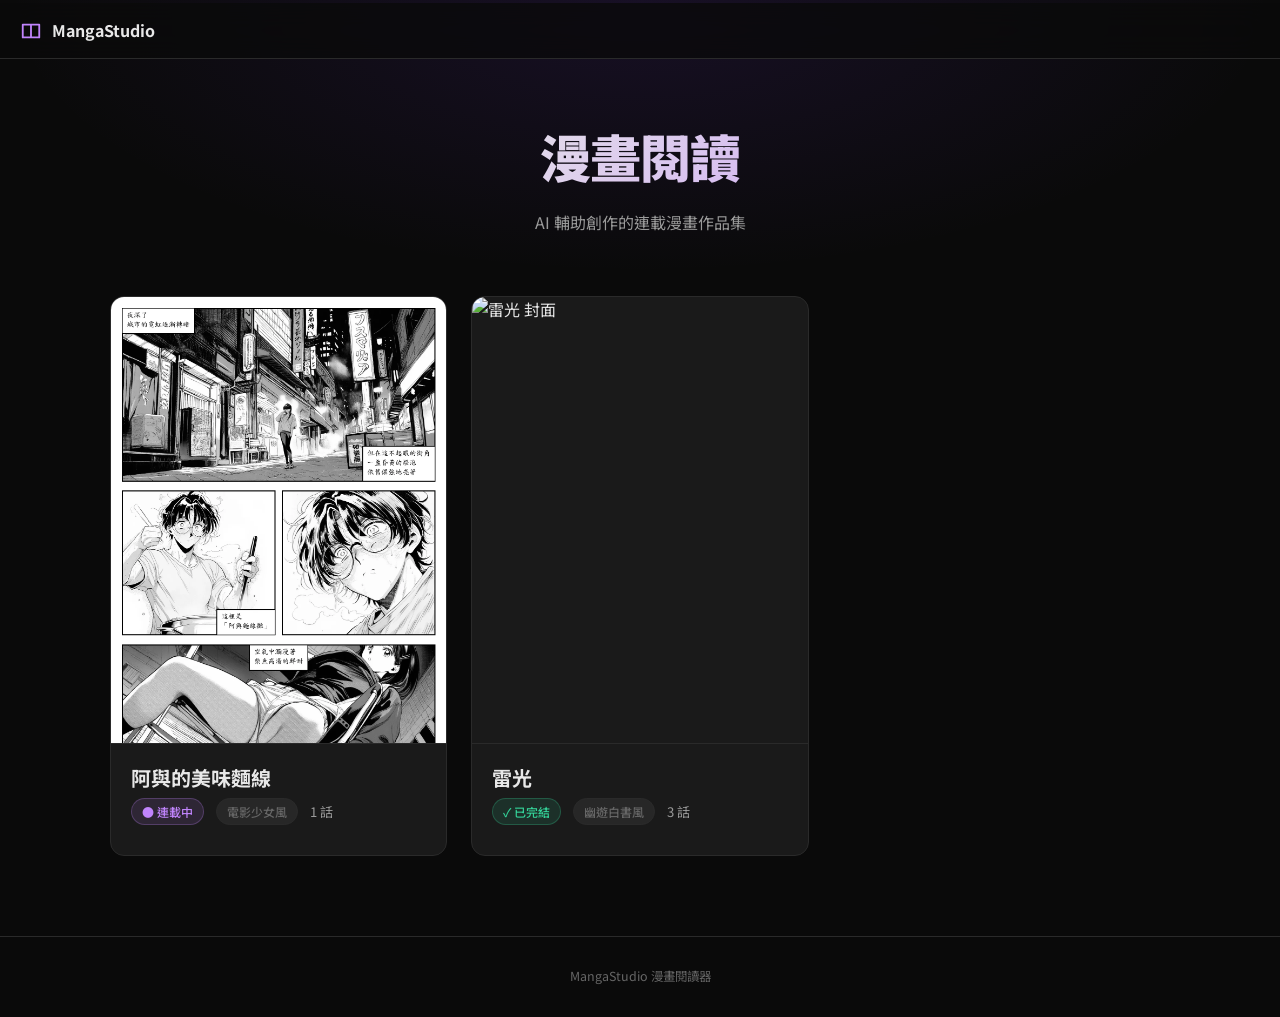
==== docs/index.html @ 0ba1bd53 "Add files via upload" ====
<!DOCTYPE html>
<html lang="zh-Hant">
<head>
<meta charset="UTF-8">
<meta name="viewport" content="width=device-width, initial-scale=1.0">
<title>MangaStudio 漫畫閱讀</title>
<meta name="description" content="MangaStudio 漫畫閱讀 — MangaStudio 漫畫閱讀">
<link rel="stylesheet" href="style.css">
</head>
<body>
<div class="progress-bar"></div>

<nav class="nav">
  <div class="nav__brand"><svg xmlns="http://www.w3.org/2000/svg" viewBox="0 0 24 24" fill="currentColor" width="22" height="22"><path d="M21 4H3a1 1 0 0 0-1 1v14a1 1 0 0 0 1 1h18a1 1 0 0 0 1-1V5a1 1 0 0 0-1-1zM4 18V6h7v12H4zm9 0V6h7v12h-7z"/></svg><span>MangaStudio</span></div>
  <div class="nav__links"></div>
</nav>

<section class="hero">
  <h1 class="hero__title">漫畫閱讀</h1>
  <p class="hero__sub">AI 輔助創作的連載漫畫作品集</p>
</section>

<section class="series-grid">

  <article class="card" data-expandable>
    <img class="card__cover" src="images/covers/AYU.webp" alt="阿與的美味麵線 封面" loading="lazy">
    <div class="card__body">
      <h2 class="card__title">阿與的美味麵線</h2>
      <div class="card__meta">
        <span class="badge badge--ongoing">● 連載中</span>
        <span class="badge badge--style">電影少女風</span>
        <span>1 話</span>
      </div>
    </div>
    <div class="episodes">
      <div class="ep-list">
      <a href="read/AYU_ep01.html" class="ep-item">
        <span class="ep-item__num">第 1 話</span>
        <span class="ep-item__synopsis">夜深人靜，街角的「阿與麵線攤」依舊燈火通明。粗獷的老闆阿與在熱氣蒸騰的攤位前，用他獨特的風格招呼著客人，而一位面生的大學生，正怯生生地觀察著他。</span>
      </a>
      </div>
    </div>
  </article>

  <article class="card" data-expandable>
    <img class="card__cover" src="images/covers/raiden.webp" alt="雷光 封面" loading="lazy">
    <div class="card__body">
      <h2 class="card__title">雷光</h2>
      <div class="card__meta">
        <span class="badge badge--completed">✓ 已完結</span>
        <span class="badge badge--style">幽遊白書風</span>
        <span>3 話</span>
      </div>
    </div>
    <div class="episodes">
      <div class="ep-list">
      <div class="ep-item disabled" style="opacity:0.4">
        <span class="ep-item__num">第 1 話</span>
        <span class="ep-item__synopsis">（尚未生成）</span>
      </div>
      <div class="ep-item disabled" style="opacity:0.4">
        <span class="ep-item__num">第 2 話</span>
        <span class="ep-item__synopsis">（尚未生成）</span>
      </div>
      <div class="ep-item disabled" style="opacity:0.4">
        <span class="ep-item__num">第 3 話</span>
        <span class="ep-item__synopsis">（尚未生成）</span>
      </div>
      </div>
    </div>
  </article>
</section>

<footer class="footer">MangaStudio 漫畫閱讀器</footer>
<button class="fab-top" title="回到頂部" aria-label="回到頂部"><svg xmlns="http://www.w3.org/2000/svg" viewBox="0 0 24 24" fill="none" stroke="currentColor" stroke-width="2.5" stroke-linecap="round" stroke-linejoin="round" width="20" height="20"><polyline points="18 15 12 9 6 15"></polyline></svg></button>
<script src="reader.js"></script>
</body>
</html>
---- docs/style.css ----
/* ══════════════════════════════════════════════
   MangaStudio Reader — Style Sheet
   暗色主題・垂直捲動・手機友善
   ══════════════════════════════════════════════ */

@import url('https://fonts.googleapis.com/css2?family=Noto+Sans+TC:wght@400;500;700;900&display=swap');

/* ── Reset & Base ── */
*, *::before, *::after {
  margin: 0;
  padding: 0;
  box-sizing: border-box;
}

:root {
  --bg-primary:    #0a0a0a;
  --bg-secondary:  #141414;
  --bg-card:       #1a1a1a;
  --bg-card-hover: #222222;
  --bg-glass:      rgba(10, 10, 10, 0.82);
  --text-primary:  #e8e8e8;
  --text-secondary:#9a9a9a;
  --text-muted:    #666666;
  --accent:        #c084fc;        /* 柔紫 */
  --accent-dim:    #7c3aed;
  --accent-glow:   rgba(192, 132, 252, 0.25);
  --border:        #2a2a2a;
  --border-light:  #333333;
  --success:       #34d399;
  --radius-sm:     8px;
  --radius-md:     14px;
  --radius-lg:     20px;
  --shadow-card:   0 4px 24px rgba(0,0,0,0.5);
  --shadow-float:  0 8px 40px rgba(0,0,0,0.7);
  --transition:    0.3s cubic-bezier(0.4, 0, 0.2, 1);
  --nav-height:    56px;
  --page-max:      820px;
}

html {
  scroll-behavior: smooth;
  -webkit-tap-highlight-color: transparent;
}

body {
  font-family: 'Noto Sans TC', -apple-system, BlinkMacSystemFont, sans-serif;
  background: var(--bg-primary);
  color: var(--text-primary);
  line-height: 1.6;
  min-height: 100vh;
  overflow-x: hidden;
}

a {
  color: var(--accent);
  text-decoration: none;
  transition: color var(--transition);
}
a:hover { color: #d8b4fe; }

img { display: block; max-width: 100%; height: auto; }

/* ── Progress Bar (top of viewport) ── */
.progress-bar {
  position: fixed;
  top: 0;
  left: 0;
  height: 3px;
  width: 0%;
  background: linear-gradient(90deg, var(--accent-dim), var(--accent), #e879f9);
  z-index: 1000;
  transition: width 0.1s linear;
  box-shadow: 0 0 12px var(--accent-glow);
}

/* ── Top Navigation ── */
.nav {
  position: fixed;
  top: 3px;
  left: 0;
  right: 0;
  height: var(--nav-height);
  display: flex;
  align-items: center;
  justify-content: space-between;
  padding: 0 20px;
  background: var(--bg-glass);
  backdrop-filter: blur(16px) saturate(1.4);
  -webkit-backdrop-filter: blur(16px) saturate(1.4);
  border-bottom: 1px solid var(--border);
  z-index: 900;
  transition: transform 0.35s ease, opacity 0.35s ease;
}
.nav.hidden {
  transform: translateY(-100%);
  opacity: 0;
}
.nav__brand {
  display: flex;
  align-items: center;
  gap: 10px;
  font-weight: 700;
  font-size: 1rem;
  color: var(--text-primary);
}
.nav__brand svg {
  width: 22px;
  height: 22px;
  fill: var(--accent);
}
.nav__links {
  display: flex;
  align-items: center;
  gap: 16px;
}
.nav__link {
  font-size: 0.85rem;
  color: var(--text-secondary);
  padding: 6px 12px;
  border-radius: var(--radius-sm);
  transition: all var(--transition);
}
.nav__link:hover {
  color: var(--text-primary);
  background: rgba(255,255,255,0.06);
}

/* ── Index Page: Hero ── */
.hero {
  padding: calc(var(--nav-height) + 60px) 20px 40px;
  text-align: center;
  background: radial-gradient(ellipse at 50% 0%, rgba(124, 58, 237, 0.12) 0%, transparent 70%);
}
.hero__title {
  font-size: clamp(2rem, 6vw, 3.2rem);
  font-weight: 900;
  letter-spacing: -0.02em;
  background: linear-gradient(135deg, var(--text-primary) 30%, var(--accent));
  -webkit-background-clip: text;
  -webkit-text-fill-color: transparent;
  background-clip: text;
  margin-bottom: 12px;
}
.hero__sub {
  font-size: 1rem;
  color: var(--text-secondary);
  max-width: 480px;
  margin: 0 auto;
}

/* ── Series Grid ── */
.series-grid {
  display: grid;
  grid-template-columns: repeat(auto-fill, minmax(320px, 1fr));
  gap: 24px;
  max-width: 1100px;
  margin: 0 auto;
  padding: 20px 20px 80px;
}

/* ── Series Card ── */
.card {
  background: var(--bg-card);
  border: 1px solid var(--border);
  border-radius: var(--radius-md);
  overflow: hidden;
  transition: all var(--transition);
  cursor: pointer;
  position: relative;
}
.card:hover {
  background: var(--bg-card-hover);
  border-color: var(--border-light);
  transform: translateY(-4px);
  box-shadow: var(--shadow-card);
}
.card__cover {
  width: 100%;
  aspect-ratio: 3 / 4;
  object-fit: cover;
  object-position: top center;
  border-bottom: 1px solid var(--border);
}
.card__body {
  padding: 18px 20px;
}
.card__title {
  font-size: 1.25rem;
  font-weight: 700;
  margin-bottom: 4px;
}
.card__meta {
  display: flex;
  align-items: center;
  gap: 12px;
  font-size: 0.82rem;
  color: var(--text-secondary);
  margin-bottom: 12px;
}
.badge {
  display: inline-flex;
  align-items: center;
  gap: 4px;
  padding: 3px 10px;
  border-radius: 100px;
  font-size: 0.75rem;
  font-weight: 500;
}
.badge--completed {
  background: rgba(52, 211, 153, 0.12);
  color: var(--success);
  border: 1px solid rgba(52, 211, 153, 0.25);
}
.badge--ongoing {
  background: rgba(192, 132, 252, 0.12);
  color: var(--accent);
  border: 1px solid rgba(192, 132, 252, 0.25);
}
.badge--style {
  background: rgba(255,255,255,0.06);
  color: var(--text-muted);
  border: 1px solid var(--border);
}

/* ── Episode List (inside card) ── */
.episodes {
  max-height: 0;
  overflow: hidden;
  transition: max-height 0.45s ease;
}
.card.expanded .episodes {
  max-height: 800px;
}
.ep-list {
  list-style: none;
  padding: 0 20px 18px;
}
.ep-item {
  display: flex;
  align-items: center;
  gap: 12px;
  padding: 12px 14px;
  margin-bottom: 6px;
  border-radius: var(--radius-sm);
  background: rgba(255,255,255,0.03);
  border: 1px solid transparent;
  transition: all var(--transition);
  text-decoration: none;
  color: var(--text-primary);
}
.ep-item:hover {
  background: rgba(255,255,255,0.07);
  border-color: var(--border-light);
}
.ep-item__num {
  font-weight: 700;
  font-size: 0.85rem;
  color: var(--accent);
  min-width: 48px;
}
.ep-item__synopsis {
  font-size: 0.82rem;
  color: var(--text-secondary);
  line-height: 1.4;
  display: -webkit-box;
  -webkit-line-clamp: 2;
  -webkit-box-orient: vertical;
  overflow: hidden;
}

/* ── Reader Page ── */
.reader {
  padding-top: calc(var(--nav-height) + 3px);
  max-width: var(--page-max);
  margin: 0 auto;
}
.reader__pages {
  display: flex;
  flex-direction: column;
  align-items: center;
  gap: 0;
}
.reader__page {
  width: 100%;
  opacity: 0;
  transform: translateY(12px);
  transition: opacity 0.5s ease, transform 0.5s ease;
}
.reader__page.loaded {
  opacity: 1;
  transform: translateY(0);
}
.reader__page img {
  width: 100%;
  height: auto;
  display: block;
}

/* Skeleton placeholder while loading */
.reader__page .skeleton {
  width: 100%;
  aspect-ratio: 1240 / 1754;
  background: linear-gradient(110deg, var(--bg-secondary) 30%, #1f1f1f 50%, var(--bg-secondary) 70%);
  background-size: 200% 100%;
  animation: shimmer 1.5s infinite;
  border-radius: 2px;
}
@keyframes shimmer {
  0%   { background-position: 200% 0; }
  100% { background-position: -200% 0; }
}

/* ── Reader Bottom Nav ── */
.reader-nav {
  display: flex;
  justify-content: center;
  align-items: center;
  gap: 16px;
  padding: 40px 20px 80px;
  max-width: var(--page-max);
  margin: 0 auto;
}
.reader-nav__btn {
  display: inline-flex;
  align-items: center;
  gap: 8px;
  padding: 12px 28px;
  border-radius: var(--radius-sm);
  font-size: 0.9rem;
  font-weight: 600;
  color: var(--text-primary);
  background: var(--bg-card);
  border: 1px solid var(--border);
  cursor: pointer;
  transition: all var(--transition);
  text-decoration: none;
}
.reader-nav__btn:hover {
  background: var(--bg-card-hover);
  border-color: var(--accent-dim);
  box-shadow: 0 0 20px var(--accent-glow);
  transform: translateY(-2px);
}
.reader-nav__btn--primary {
  background: var(--accent-dim);
  border-color: var(--accent-dim);
  color: #fff;
}
.reader-nav__btn--primary:hover {
  background: var(--accent);
}
.reader-nav__btn:disabled,
.reader-nav__btn.disabled {
  opacity: 0.3;
  pointer-events: none;
}

/* ── FAB: Back to Top ── */
.fab-top {
  position: fixed;
  bottom: 28px;
  right: 28px;
  width: 48px;
  height: 48px;
  border-radius: 50%;
  background: var(--bg-glass);
  backdrop-filter: blur(12px);
  border: 1px solid var(--border);
  display: flex;
  align-items: center;
  justify-content: center;
  cursor: pointer;
  opacity: 0;
  transform: scale(0.8);
  pointer-events: none;
  transition: all var(--transition);
  z-index: 800;
  color: var(--text-secondary);
  font-size: 1.2rem;
}
.fab-top.visible {
  opacity: 1;
  transform: scale(1);
  pointer-events: auto;
}
.fab-top:hover {
  background: var(--accent-dim);
  border-color: var(--accent);
  color: #fff;
  box-shadow: 0 0 24px var(--accent-glow);
}

/* ── Footer ── */
.footer {
  text-align: center;
  padding: 30px 20px;
  color: var(--text-muted);
  font-size: 0.78rem;
  border-top: 1px solid var(--border);
}

/* ── Responsive ── */
@media (max-width: 600px) {
  .series-grid {
    grid-template-columns: 1fr;
    padding: 12px 12px 60px;
    gap: 16px;
  }
  .hero {
    padding: calc(var(--nav-height) + 32px) 16px 24px;
  }
  .hero__title { font-size: 1.8rem; }
  .nav { padding: 0 14px; }
  .reader-nav { flex-direction: column; gap: 10px; }
  .reader-nav__btn { width: 100%; justify-content: center; }
  .fab-top { bottom: 18px; right: 18px; width: 42px; height: 42px; }
}

/* ── Animations ── */
@keyframes fadeInUp {
  from { opacity: 0; transform: translateY(20px); }
  to   { opacity: 1; transform: translateY(0); }
}
.animate-in {
  animation: fadeInUp 0.5s ease forwards;
}
.card { animation: fadeInUp 0.5s ease forwards; }
.card:nth-child(2) { animation-delay: 0.08s; }
.card:nth-child(3) { animation-delay: 0.16s; }
.card:nth-child(4) { animation-delay: 0.24s; }
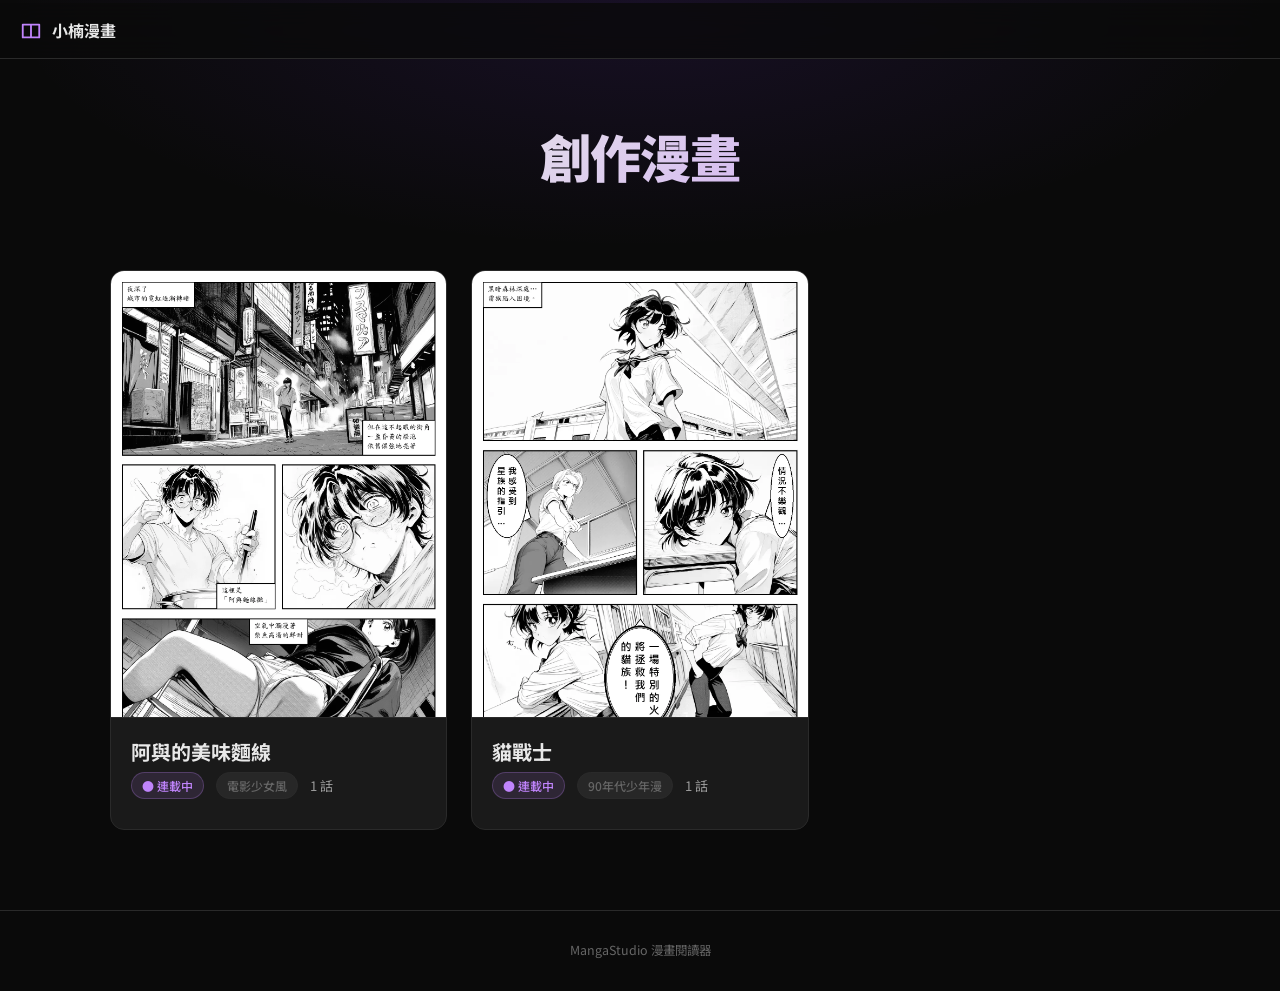
==== commit 7b04980d: "Add files via upload" ====
--- a/docs/index.html
+++ b/docs/index.html
@@ -11,13 +11,12 @@
 <div class="progress-bar"></div>
 
 <nav class="nav">
-  <div class="nav__brand"><svg xmlns="http://www.w3.org/2000/svg" viewBox="0 0 24 24" fill="currentColor" width="22" height="22"><path d="M21 4H3a1 1 0 0 0-1 1v14a1 1 0 0 0 1 1h18a1 1 0 0 0 1-1V5a1 1 0 0 0-1-1zM4 18V6h7v12H4zm9 0V6h7v12h-7z"/></svg><span>MangaStudio</span></div>
+  <div class="nav__brand"><svg xmlns="http://www.w3.org/2000/svg" viewBox="0 0 24 24" fill="currentColor" width="22" height="22"><path d="M21 4H3a1 1 0 0 0-1 1v14a1 1 0 0 0 1 1h18a1 1 0 0 0 1-1V5a1 1 0 0 0-1-1zM4 18V6h7v12H4zm9 0V6h7v12h-7z"/></svg><span>小楠漫畫</span></div>
   <div class="nav__links"></div>
 </nav>
 
 <section class="hero">
-  <h1 class="hero__title">漫畫閱讀</h1>
-  <p class="hero__sub">AI 輔助創作的連載漫畫作品集</p>
+  <h1 class="hero__title">創作漫畫</h1>
 </section>
 
 <section class="series-grid">
@@ -43,29 +42,21 @@
   </article>
 
   <article class="card" data-expandable>
-    <img class="card__cover" src="images/covers/raiden.webp" alt="雷光 封面" loading="lazy">
+    <img class="card__cover" src="images/covers/catwarrior.webp" alt="貓戰士 封面" loading="lazy">
     <div class="card__body">
-      <h2 class="card__title">雷光</h2>
+      <h2 class="card__title">貓戰士</h2>
       <div class="card__meta">
-        <span class="badge badge--completed">✓ 已完結</span>
-        <span class="badge badge--style">幽遊白書風</span>
-        <span>3 話</span>
+        <span class="badge badge--ongoing">● 連載中</span>
+        <span class="badge badge--style">90年代少年漫</span>
+        <span>1 話</span>
       </div>
     </div>
     <div class="episodes">
       <div class="ep-list">
-      <div class="ep-item disabled" style="opacity:0.4">
+      <a href="read/catwarrior_ep01.html" class="ep-item">
         <span class="ep-item__num">第 1 話</span>
-        <span class="ep-item__synopsis">（尚未生成）</span>
-      </div>
-      <div class="ep-item disabled" style="opacity:0.4">
-        <span class="ep-item__num">第 2 話</span>
-        <span class="ep-item__synopsis">（尚未生成）</span>
-      </div>
-      <div class="ep-item disabled" style="opacity:0.4">
-        <span class="ep-item__num">第 3 話</span>
-        <span class="ep-item__synopsis">（尚未生成）</span>
-      </div>
+        <span class="ep-item__synopsis">雷族面臨困境，醫藥貓斑葉從星族獲得預言，一場「火」將拯救貓族。與此同時，家貓火星渴望野外生活，不顧朋友煙灰的警告，隻身闖入森林，卻遭遇一場突如其來的戰鬥。</span>
+      </a>
       </div>
     </div>
   </article>
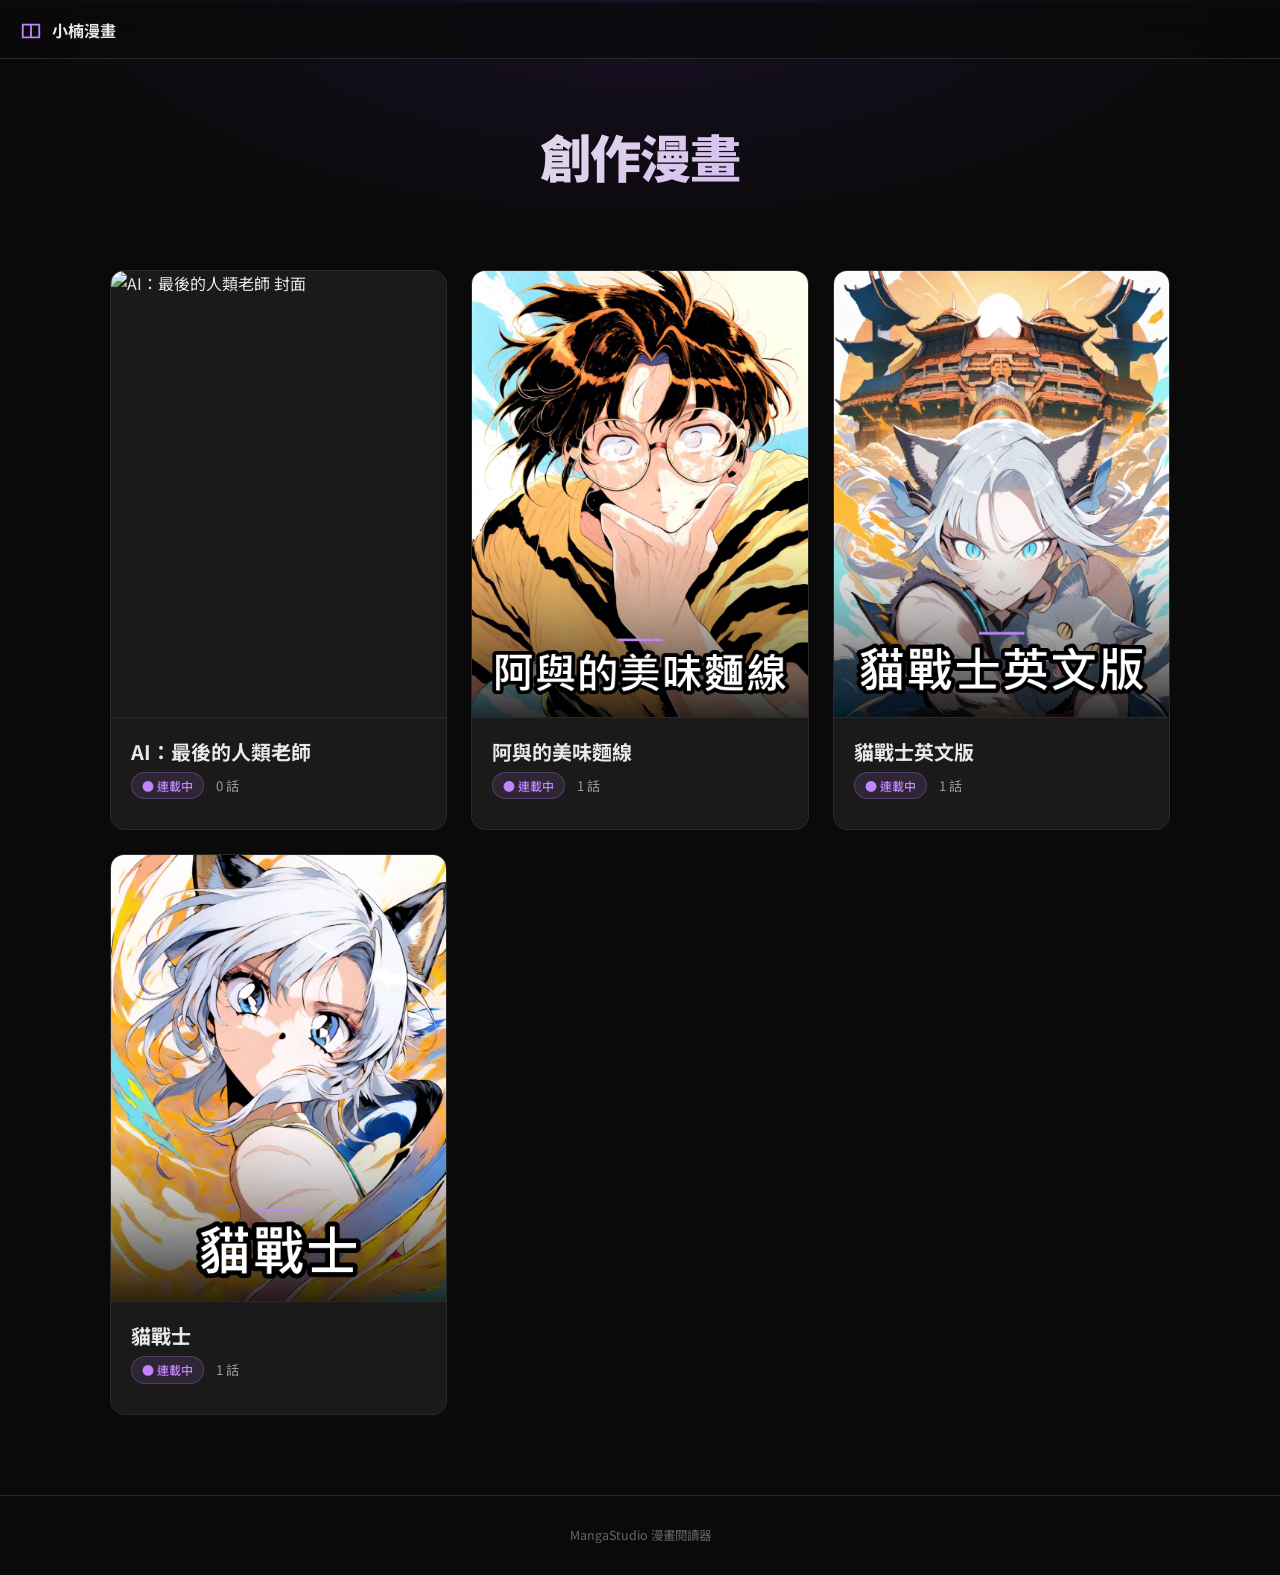
==== commit 7a2b367d: "Add files via upload" ====
--- a/docs/index.html
+++ b/docs/index.html
@@ -22,12 +22,26 @@
 <section class="series-grid">
 
   <article class="card" data-expandable>
+    <img class="card__cover" src="images/covers/Aiteacher.webp" alt="AI：最後的人類老師 封面" loading="lazy">
+    <div class="card__body">
+      <h2 class="card__title">AI：最後的人類老師</h2>
+      <div class="card__meta">
+        <span class="badge badge--ongoing">● 連載中</span>
+        <span>0 話</span>
+      </div>
+    </div>
+    <div class="episodes">
+      <div class="ep-list">
+      </div>
+    </div>
+  </article>
+
+  <article class="card" data-expandable>
     <img class="card__cover" src="images/covers/AYU.webp" alt="阿與的美味麵線 封面" loading="lazy">
     <div class="card__body">
       <h2 class="card__title">阿與的美味麵線</h2>
       <div class="card__meta">
         <span class="badge badge--ongoing">● 連載中</span>
-        <span class="badge badge--style">電影少女風</span>
         <span>1 話</span>
       </div>
     </div>
@@ -42,12 +56,30 @@
   </article>
 
   <article class="card" data-expandable>
+    <img class="card__cover" src="images/covers/catwarrionen.webp" alt="貓戰士英文版 封面" loading="lazy">
+    <div class="card__body">
+      <h2 class="card__title">貓戰士英文版</h2>
+      <div class="card__meta">
+        <span class="badge badge--ongoing">● 連載中</span>
+        <span>1 話</span>
+      </div>
+    </div>
+    <div class="episodes">
+      <div class="ep-list">
+      <a href="read/catwarrionen_ep01.html" class="ep-item">
+        <span class="ep-item__num">第 1 話</span>
+        <span class="ep-item__synopsis">The ThunderClan, a group of wild cats, faces trouble, and their medicine cat, Spottedleaf, receives a prophecy of a special fire that will save them. Meanwhile, a curious pet cat named Rusty longs for the wild and defies his friend Smudge&#x27;s warnings to venture into the forest, where he encounters a wild cat named Graypaw.</span>
+      </a>
+      </div>
+    </div>
+  </article>
+
+  <article class="card" data-expandable>
     <img class="card__cover" src="images/covers/catwarrior.webp" alt="貓戰士 封面" loading="lazy">
     <div class="card__body">
       <h2 class="card__title">貓戰士</h2>
       <div class="card__meta">
         <span class="badge badge--ongoing">● 連載中</span>
-        <span class="badge badge--style">90年代少年漫</span>
         <span>1 話</span>
       </div>
     </div>
--- a/docs/style.css
+++ b/docs/style.css
@@ -355,6 +355,110 @@
   pointer-events: none;
 }
 
+/* ══ 翻頁模式（按一下跳一頁） ══ */
+body.paged { overflow: hidden; }
+/* 翻頁模式用箭頭/點擊跳章，底部章節列與頁尾不需要 */
+body.paged .reader-nav,
+body.paged .footer { display: none; }
+.reader.paged {
+  position: fixed;
+  inset: calc(var(--nav-height) + 3px) 0 0 0;
+  max-width: none;
+  margin: 0;
+  padding: 0;
+  overflow: hidden;
+  cursor: pointer;
+}
+.reader.paged .reader__pages {
+  height: 100%;
+  display: block;
+  gap: 0;
+}
+.reader.paged .reader__page {
+  position: absolute;
+  inset: 0;
+  display: none;
+  align-items: center;
+  justify-content: center;
+  width: 100%;
+  height: 100%;
+  padding: 6px;
+  opacity: 1;
+  transform: none;
+}
+.reader.paged .reader__page.active { display: flex; }
+.reader.paged .reader__page img {
+  width: auto;
+  height: auto;
+  max-width: 100%;
+  max-height: 100%;
+  object-fit: contain;
+}
+.reader.paged .reader__page .skeleton {
+  width: auto;
+  height: 100%;
+  max-width: 100%;
+  aspect-ratio: 1240 / 1754;
+}
+
+.page-counter {
+  position: fixed;
+  bottom: 14px;
+  left: 50%;
+  transform: translateX(-50%);
+  padding: 5px 16px;
+  border-radius: 100px;
+  font-size: 0.8rem;
+  font-variant-numeric: tabular-nums;
+  color: var(--text-secondary);
+  background: var(--bg-glass);
+  backdrop-filter: blur(10px);
+  -webkit-backdrop-filter: blur(10px);
+  border: 1px solid var(--border);
+  z-index: 850;
+  pointer-events: none;
+}
+
+.pager-arrow {
+  position: fixed;
+  top: 50%;
+  transform: translateY(-50%);
+  width: 46px;
+  height: 68px;
+  display: flex;
+  align-items: center;
+  justify-content: center;
+  font-size: 2rem;
+  line-height: 1;
+  color: var(--text-secondary);
+  background: var(--bg-glass);
+  backdrop-filter: blur(10px);
+  -webkit-backdrop-filter: blur(10px);
+  border: 1px solid var(--border);
+  border-radius: 12px;
+  cursor: pointer;
+  opacity: 0.35;
+  transition: opacity var(--transition), color var(--transition);
+  z-index: 840;
+}
+.pager-arrow:hover { opacity: 1; color: var(--text-primary); }
+.pager-arrow--left  { left: 12px; }
+.pager-arrow--right { right: 12px; }
+
+.mode-toggle {
+  cursor: pointer;
+  background: transparent;
+  border: 1px solid var(--border);
+  font-family: inherit;
+}
+.mode-toggle:hover { color: var(--text-primary); background: rgba(255,255,255,0.06); }
+
+@media (max-width: 600px) {
+  .pager-arrow { width: 38px; height: 56px; font-size: 1.6rem; opacity: 0.28; }
+  .pager-arrow--left { left: 6px; }
+  .pager-arrow--right { right: 6px; }
+}
+
 /* ── FAB: Back to Top ── */
 .fab-top {
   position: fixed;
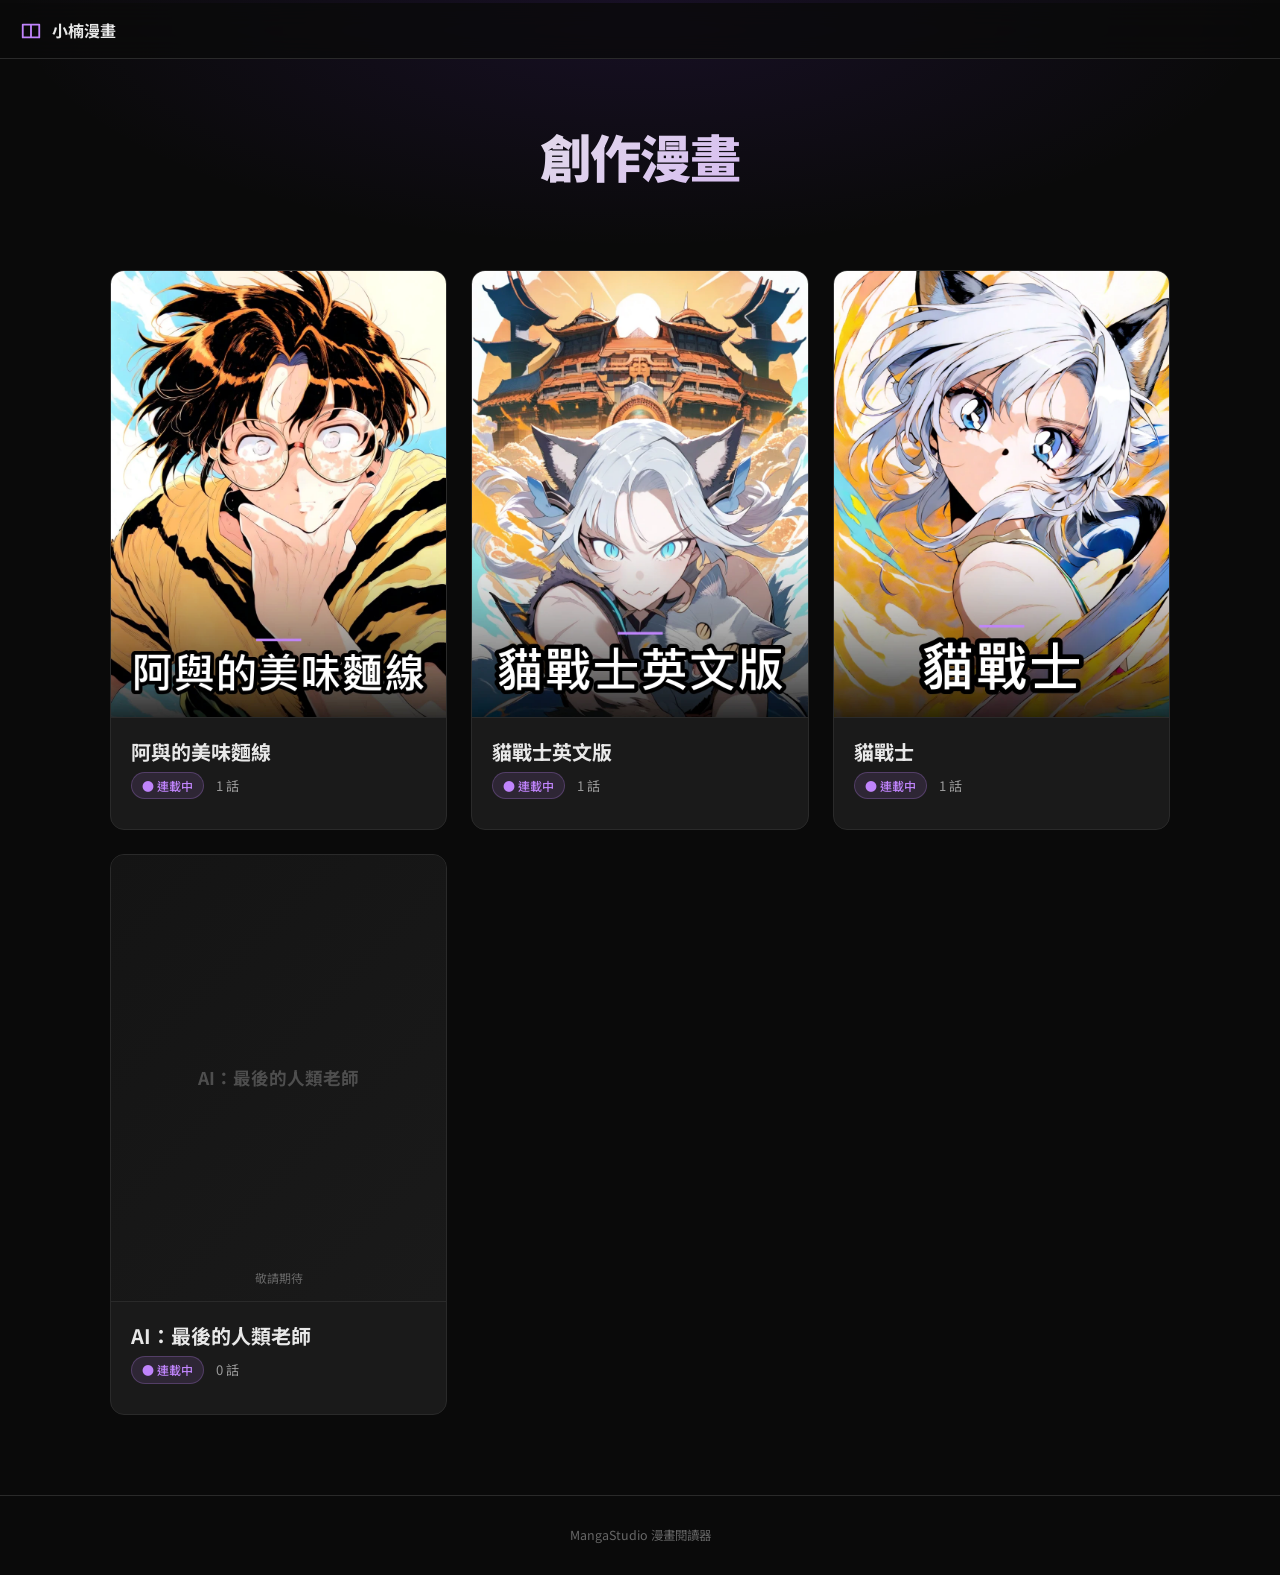
==== commit 90c74919: "MangaStudio: initial site + pipeline" ====
--- a/docs/index.html
+++ b/docs/index.html
@@ -1,101 +1,73 @@
-<!DOCTYPE html>
-<html lang="zh-Hant">
-<head>
-<meta charset="UTF-8">
-<meta name="viewport" content="width=device-width, initial-scale=1.0">
-<title>MangaStudio 漫畫閱讀</title>
-<meta name="description" content="MangaStudio 漫畫閱讀 — MangaStudio 漫畫閱讀">
-<link rel="stylesheet" href="style.css">
-</head>
-<body>
-<div class="progress-bar"></div>
-
-<nav class="nav">
-  <div class="nav__brand"><svg xmlns="http://www.w3.org/2000/svg" viewBox="0 0 24 24" fill="currentColor" width="22" height="22"><path d="M21 4H3a1 1 0 0 0-1 1v14a1 1 0 0 0 1 1h18a1 1 0 0 0 1-1V5a1 1 0 0 0-1-1zM4 18V6h7v12H4zm9 0V6h7v12h-7z"/></svg><span>小楠漫畫</span></div>
-  <div class="nav__links"></div>
-</nav>
-
-<section class="hero">
-  <h1 class="hero__title">創作漫畫</h1>
-</section>
-
-<section class="series-grid">
-
-  <article class="card" data-expandable>
-    <img class="card__cover" src="images/covers/Aiteacher.webp" alt="AI：最後的人類老師 封面" loading="lazy">
-    <div class="card__body">
-      <h2 class="card__title">AI：最後的人類老師</h2>
-      <div class="card__meta">
-        <span class="badge badge--ongoing">● 連載中</span>
-        <span>0 話</span>
-      </div>
-    </div>
-    <div class="episodes">
-      <div class="ep-list">
-      </div>
-    </div>
-  </article>
-
-  <article class="card" data-expandable>
-    <img class="card__cover" src="images/covers/AYU.webp" alt="阿與的美味麵線 封面" loading="lazy">
-    <div class="card__body">
-      <h2 class="card__title">阿與的美味麵線</h2>
-      <div class="card__meta">
-        <span class="badge badge--ongoing">● 連載中</span>
-        <span>1 話</span>
-      </div>
-    </div>
-    <div class="episodes">
-      <div class="ep-list">
-      <a href="read/AYU_ep01.html" class="ep-item">
-        <span class="ep-item__num">第 1 話</span>
-        <span class="ep-item__synopsis">夜深人靜，街角的「阿與麵線攤」依舊燈火通明。粗獷的老闆阿與在熱氣蒸騰的攤位前，用他獨特的風格招呼著客人，而一位面生的大學生，正怯生生地觀察著他。</span>
-      </a>
-      </div>
-    </div>
-  </article>
-
-  <article class="card" data-expandable>
-    <img class="card__cover" src="images/covers/catwarrionen.webp" alt="貓戰士英文版 封面" loading="lazy">
-    <div class="card__body">
-      <h2 class="card__title">貓戰士英文版</h2>
-      <div class="card__meta">
-        <span class="badge badge--ongoing">● 連載中</span>
-        <span>1 話</span>
-      </div>
-    </div>
-    <div class="episodes">
-      <div class="ep-list">
-      <a href="read/catwarrionen_ep01.html" class="ep-item">
-        <span class="ep-item__num">第 1 話</span>
-        <span class="ep-item__synopsis">The ThunderClan, a group of wild cats, faces trouble, and their medicine cat, Spottedleaf, receives a prophecy of a special fire that will save them. Meanwhile, a curious pet cat named Rusty longs for the wild and defies his friend Smudge&#x27;s warnings to venture into the forest, where he encounters a wild cat named Graypaw.</span>
-      </a>
-      </div>
-    </div>
-  </article>
-
-  <article class="card" data-expandable>
-    <img class="card__cover" src="images/covers/catwarrior.webp" alt="貓戰士 封面" loading="lazy">
-    <div class="card__body">
-      <h2 class="card__title">貓戰士</h2>
-      <div class="card__meta">
-        <span class="badge badge--ongoing">● 連載中</span>
-        <span>1 話</span>
-      </div>
-    </div>
-    <div class="episodes">
-      <div class="ep-list">
-      <a href="read/catwarrior_ep01.html" class="ep-item">
-        <span class="ep-item__num">第 1 話</span>
-        <span class="ep-item__synopsis">雷族面臨困境，醫藥貓斑葉從星族獲得預言，一場「火」將拯救貓族。與此同時，家貓火星渴望野外生活，不顧朋友煙灰的警告，隻身闖入森林，卻遭遇一場突如其來的戰鬥。</span>
-      </a>
-      </div>
-    </div>
-  </article>
-</section>
-
-<footer class="footer">MangaStudio 漫畫閱讀器</footer>
-<button class="fab-top" title="回到頂部" aria-label="回到頂部"><svg xmlns="http://www.w3.org/2000/svg" viewBox="0 0 24 24" fill="none" stroke="currentColor" stroke-width="2.5" stroke-linecap="round" stroke-linejoin="round" width="20" height="20"><polyline points="18 15 12 9 6 15"></polyline></svg></button>
-<script src="reader.js"></script>
-</body>
+<!DOCTYPE html>
+<html lang="zh-Hant">
+<head>
+<meta charset="UTF-8">
+<meta name="viewport" content="width=device-width, initial-scale=1.0">
+<title>MangaStudio 漫畫閱讀</title>
+<meta name="description" content="MangaStudio 漫畫閱讀 — MangaStudio 漫畫閱讀">
+<link rel="stylesheet" href="style.css">
+</head>
+<body>
+<div class="progress-bar"></div>
+
+<nav class="nav">
+  <div class="nav__brand"><svg xmlns="http://www.w3.org/2000/svg" viewBox="0 0 24 24" fill="currentColor" width="22" height="22"><path d="M21 4H3a1 1 0 0 0-1 1v14a1 1 0 0 0 1 1h18a1 1 0 0 0 1-1V5a1 1 0 0 0-1-1zM4 18V6h7v12H4zm9 0V6h7v12h-7z"/></svg><span>小楠漫畫</span></div>
+  <div class="nav__links"></div>
+</nav>
+
+<section class="hero">
+  <h1 class="hero__title">創作漫畫</h1>
+</section>
+
+<section class="series-grid">
+
+  <a href="read/AYU_ep01.html" class="card card--link">
+    <img class="card__cover" src="images/covers/AYU.webp" alt="阿與的美味麵線 封面" loading="lazy">
+    <div class="card__body">
+      <h2 class="card__title">阿與的美味麵線</h2>
+      <div class="card__meta">
+        <span class="badge badge--ongoing">● 連載中</span>
+        <span>1 話</span>
+      </div>
+    </div>
+  </a>
+
+  <a href="read/catwarrionen_ep01.html" class="card card--link">
+    <img class="card__cover" src="images/covers/catwarrionen.webp" alt="貓戰士英文版 封面" loading="lazy">
+    <div class="card__body">
+      <h2 class="card__title">貓戰士英文版</h2>
+      <div class="card__meta">
+        <span class="badge badge--ongoing">● 連載中</span>
+        <span>1 話</span>
+      </div>
+    </div>
+  </a>
+
+  <a href="read/catwarrior_ep01.html" class="card card--link">
+    <img class="card__cover" src="images/covers/catwarrior.webp" alt="貓戰士 封面" loading="lazy">
+    <div class="card__body">
+      <h2 class="card__title">貓戰士</h2>
+      <div class="card__meta">
+        <span class="badge badge--ongoing">● 連載中</span>
+        <span>1 話</span>
+      </div>
+    </div>
+  </a>
+
+  <article class="card card--disabled">
+    <div class="card__cover card__cover--placeholder"><span>AI：最後的人類老師</span></div>
+    <div class="card__body">
+      <h2 class="card__title">AI：最後的人類老師</h2>
+      <div class="card__meta">
+        <span class="badge badge--ongoing">● 連載中</span>
+        <span>0 話</span>
+      </div>
+    </div>
+  </article>
+</section>
+
+<footer class="footer">MangaStudio 漫畫閱讀器</footer>
+<button class="fab-top" title="回到頂部" aria-label="回到頂部"><svg xmlns="http://www.w3.org/2000/svg" viewBox="0 0 24 24" fill="none" stroke="currentColor" stroke-width="2.5" stroke-linecap="round" stroke-linejoin="round" width="20" height="20"><polyline points="18 15 12 9 6 15"></polyline></svg></button>
+<script src="reader.js"></script>
+</body>
 </html>
--- a/docs/style.css
+++ b/docs/style.css
@@ -174,6 +174,19 @@
   transform: translateY(-4px);
   box-shadow: var(--shadow-card);
 }
+/* 整張卡就是連結（單話直接進去） */
+a.card { display: block; color: inherit; text-decoration: none; }
+a.card:hover { color: inherit; }
+.card--disabled { opacity: 0.5; cursor: default; }
+.card--disabled:hover { transform: none; box-shadow: none; }
+/* 多話卡片的提示 */
+.card__hint {
+  margin-top: 4px;
+  font-size: 0.8rem;
+  color: var(--accent);
+  font-weight: 500;
+}
+.card.expanded .card__hint { opacity: 0.5; }
 .card__cover {
   width: 100%;
   aspect-ratio: 3 / 4;
@@ -181,6 +194,29 @@
   object-position: top center;
   border-bottom: 1px solid var(--border);
 }
+.card__cover--placeholder {
+  position: relative;
+  display: flex;
+  align-items: center;
+  justify-content: center;
+  text-align: center;
+  padding: 20px;
+  background: linear-gradient(135deg, var(--bg-secondary), var(--bg-card));
+  color: var(--text-muted);
+  font-size: 1.1rem;
+  font-weight: 700;
+}
+.card__cover--placeholder::after {
+  content: "敬請期待";
+  position: absolute;
+  bottom: 14px;
+  left: 0; right: 0;
+  font-size: 0.75rem;
+  font-weight: 400;
+  color: var(--text-muted);
+}
+.card__cover--placeholder span { opacity: 0.7; }
+
 .card__body {
   padding: 18px 20px;
 }
@@ -239,8 +275,9 @@
   display: flex;
   align-items: center;
   gap: 12px;
-  padding: 12px 14px;
-  margin-bottom: 6px;
+  padding: 16px 16px;
+  min-height: 56px;
+  margin-bottom: 8px;
   border-radius: var(--radius-sm);
   background: rgba(255,255,255,0.03);
   border: 1px solid transparent;
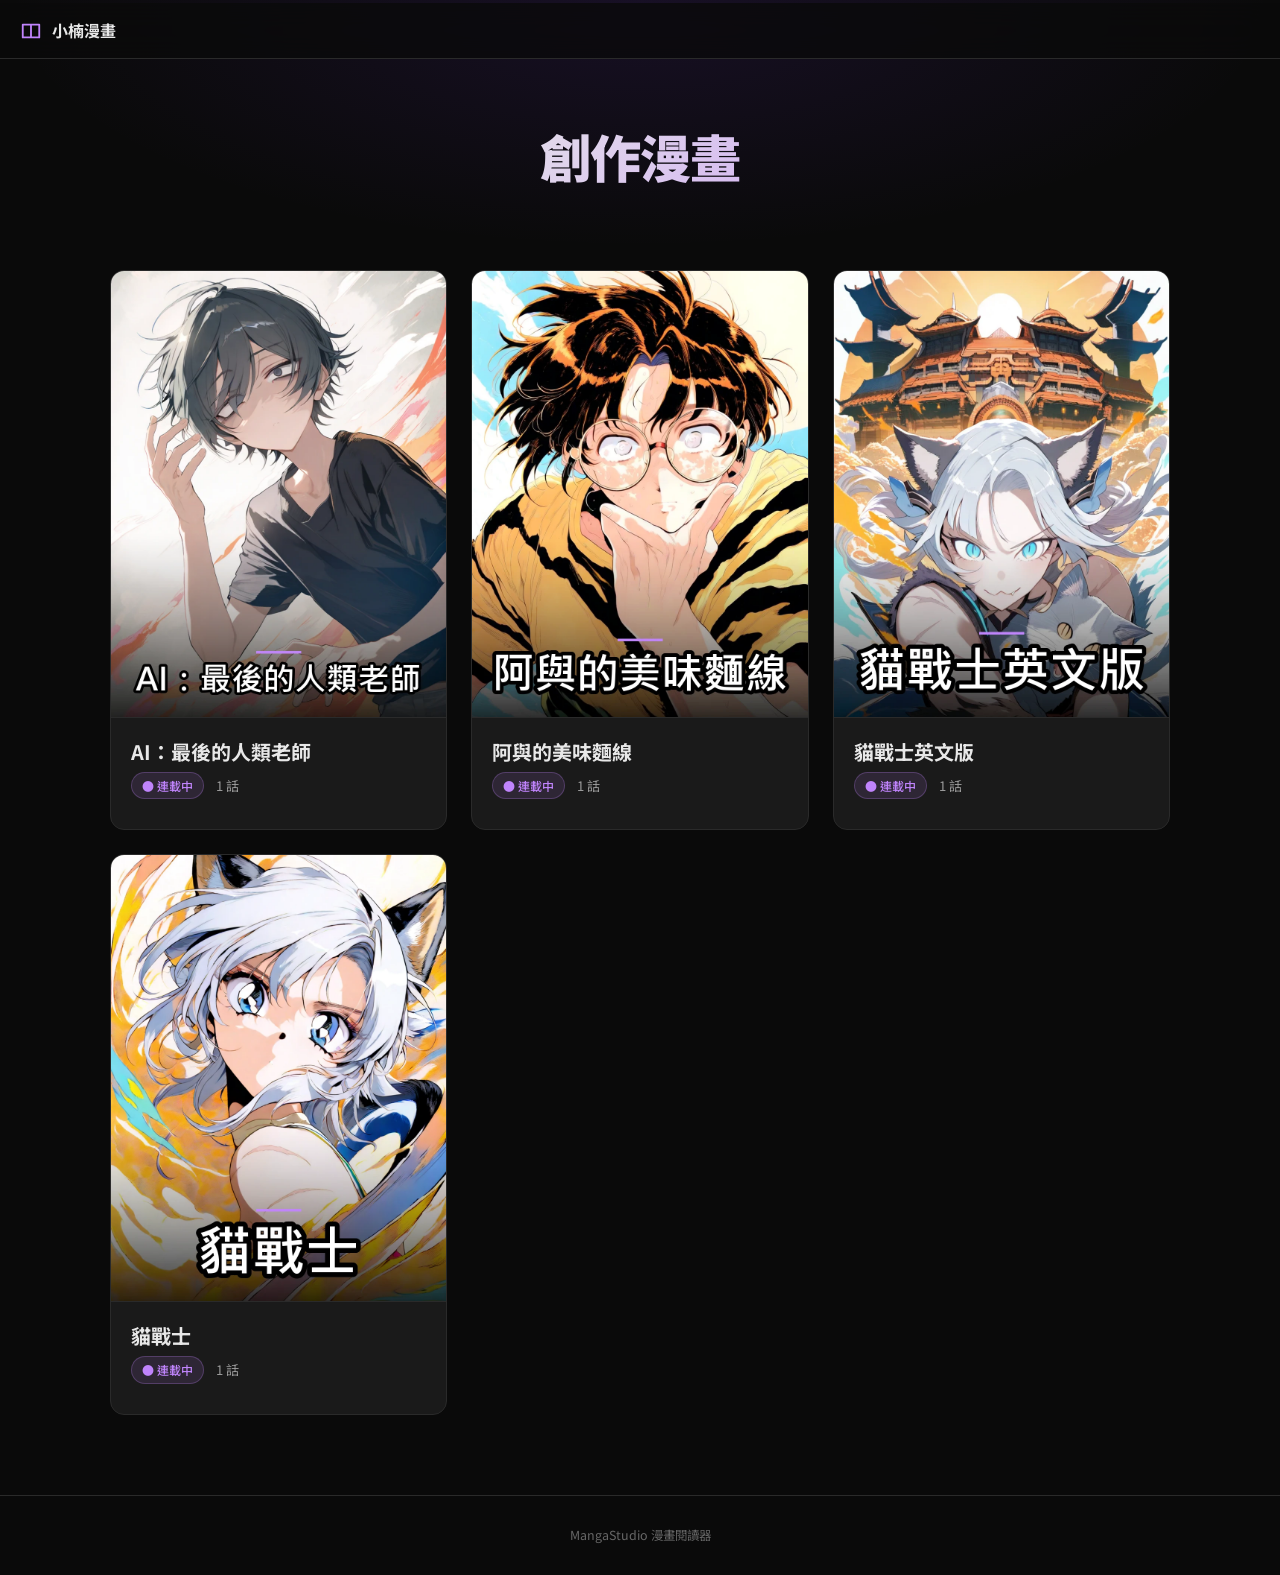
==== commit 6645cfd2: "更新漫畫網站 2026-07-06 18:17" ====
--- a/docs/index.html
+++ b/docs/index.html
@@ -20,6 +20,17 @@
 </section>
 
 <section class="series-grid">
+
+  <a href="read/Aiteacher_ep01.html" class="card card--link">
+    <img class="card__cover" src="images/covers/Aiteacher.webp" alt="AI：最後的人類老師 封面" loading="lazy">
+    <div class="card__body">
+      <h2 class="card__title">AI：最後的人類老師</h2>
+      <div class="card__meta">
+        <span class="badge badge--ongoing">● 連載中</span>
+        <span>1 話</span>
+      </div>
+    </div>
+  </a>
 
   <a href="read/AYU_ep01.html" class="card card--link">
     <img class="card__cover" src="images/covers/AYU.webp" alt="阿與的美味麵線 封面" loading="lazy">
@@ -53,17 +64,6 @@
       </div>
     </div>
   </a>
-
-  <article class="card card--disabled">
-    <div class="card__cover card__cover--placeholder"><span>AI：最後的人類老師</span></div>
-    <div class="card__body">
-      <h2 class="card__title">AI：最後的人類老師</h2>
-      <div class="card__meta">
-        <span class="badge badge--ongoing">● 連載中</span>
-        <span>0 話</span>
-      </div>
-    </div>
-  </article>
 </section>
 
 <footer class="footer">MangaStudio 漫畫閱讀器</footer>
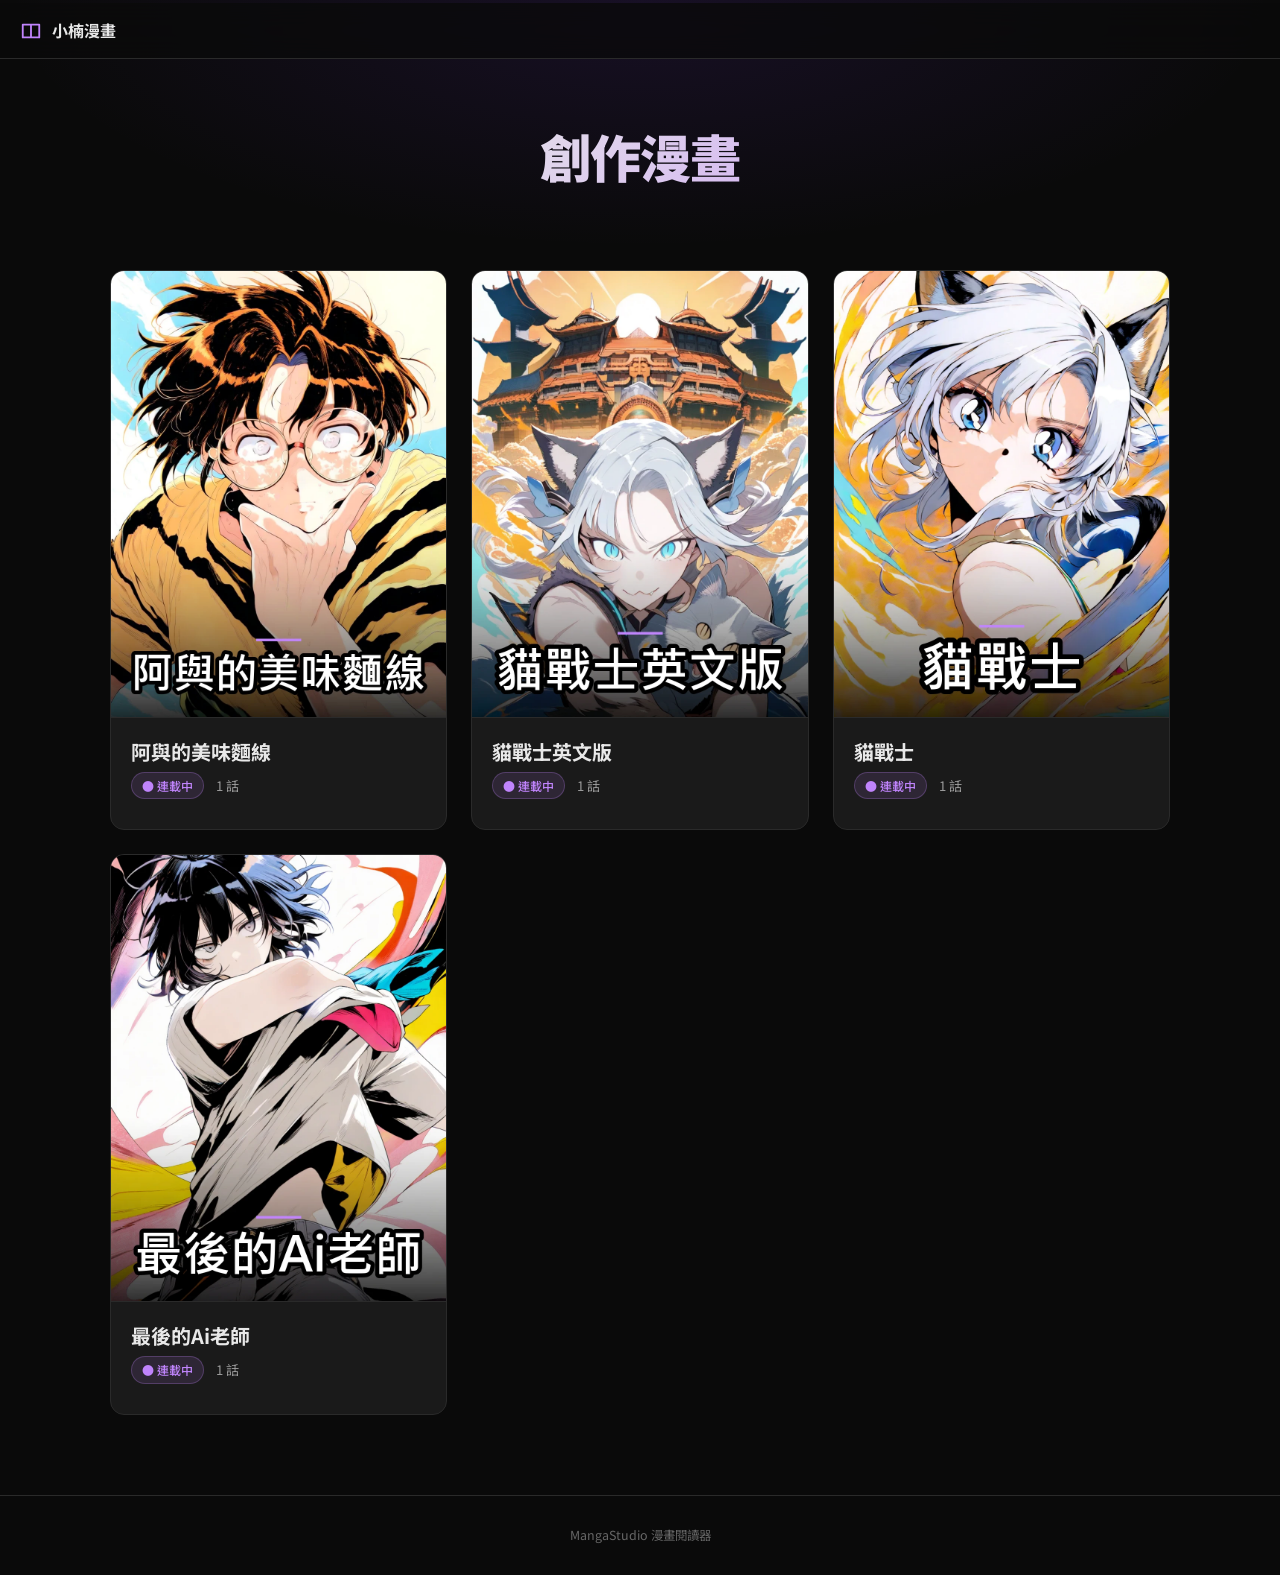
==== commit 307cb67f: "更新漫畫網站 2026-07-06 20:00" ====
--- a/docs/index.html
+++ b/docs/index.html
@@ -20,17 +20,6 @@
 </section>
 
 <section class="series-grid">
-
-  <a href="read/Aiteacher_ep01.html" class="card card--link">
-    <img class="card__cover" src="images/covers/Aiteacher.webp" alt="AI：最後的人類老師 封面" loading="lazy">
-    <div class="card__body">
-      <h2 class="card__title">AI：最後的人類老師</h2>
-      <div class="card__meta">
-        <span class="badge badge--ongoing">● 連載中</span>
-        <span>1 話</span>
-      </div>
-    </div>
-  </a>
 
   <a href="read/AYU_ep01.html" class="card card--link">
     <img class="card__cover" src="images/covers/AYU.webp" alt="阿與的美味麵線 封面" loading="lazy">
@@ -64,6 +53,17 @@
       </div>
     </div>
   </a>
+
+  <a href="read/lastaiteacher_ep01.html" class="card card--link">
+    <img class="card__cover" src="images/covers/lastaiteacher.webp" alt="最後的Ai老師 封面" loading="lazy">
+    <div class="card__body">
+      <h2 class="card__title">最後的Ai老師</h2>
+      <div class="card__meta">
+        <span class="badge badge--ongoing">● 連載中</span>
+        <span>1 話</span>
+      </div>
+    </div>
+  </a>
 </section>
 
 <footer class="footer">MangaStudio 漫畫閱讀器</footer>
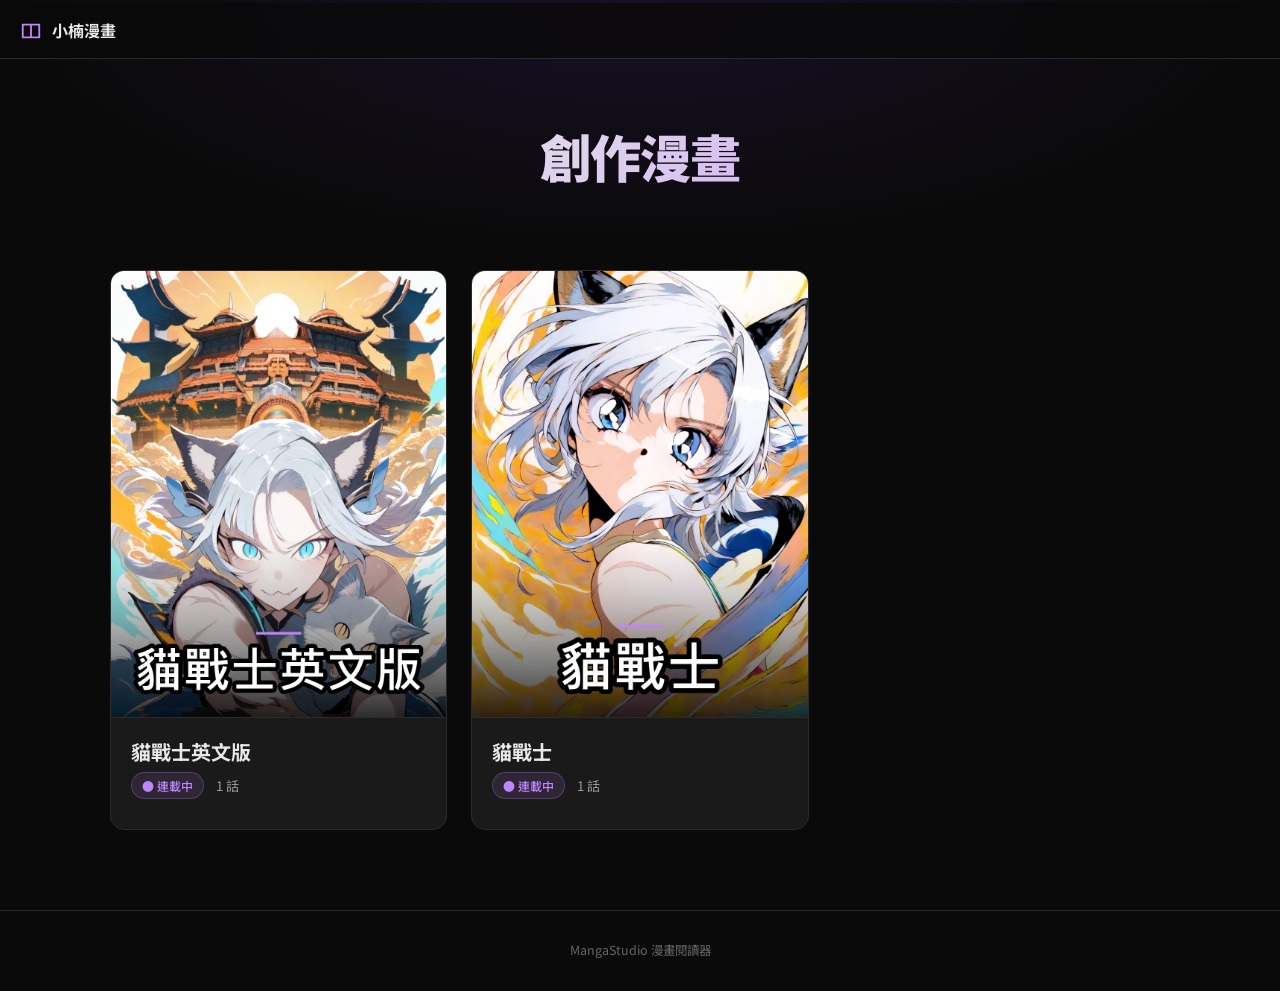
==== commit c765085c: "更新漫畫網站 2026-07-07 07:22" ====
--- a/docs/index.html
+++ b/docs/index.html
@@ -21,17 +21,6 @@
 
 <section class="series-grid">
 
-  <a href="read/AYU_ep01.html" class="card card--link">
-    <img class="card__cover" src="images/covers/AYU.webp" alt="阿與的美味麵線 封面" loading="lazy">
-    <div class="card__body">
-      <h2 class="card__title">阿與的美味麵線</h2>
-      <div class="card__meta">
-        <span class="badge badge--ongoing">● 連載中</span>
-        <span>1 話</span>
-      </div>
-    </div>
-  </a>
-
   <a href="read/catwarrionen_ep01.html" class="card card--link">
     <img class="card__cover" src="images/covers/catwarrionen.webp" alt="貓戰士英文版 封面" loading="lazy">
     <div class="card__body">
@@ -53,17 +42,6 @@
       </div>
     </div>
   </a>
-
-  <a href="read/lastaiteacher_ep01.html" class="card card--link">
-    <img class="card__cover" src="images/covers/lastaiteacher.webp" alt="最後的Ai老師 封面" loading="lazy">
-    <div class="card__body">
-      <h2 class="card__title">最後的Ai老師</h2>
-      <div class="card__meta">
-        <span class="badge badge--ongoing">● 連載中</span>
-        <span>1 話</span>
-      </div>
-    </div>
-  </a>
 </section>
 
 <footer class="footer">MangaStudio 漫畫閱讀器</footer>
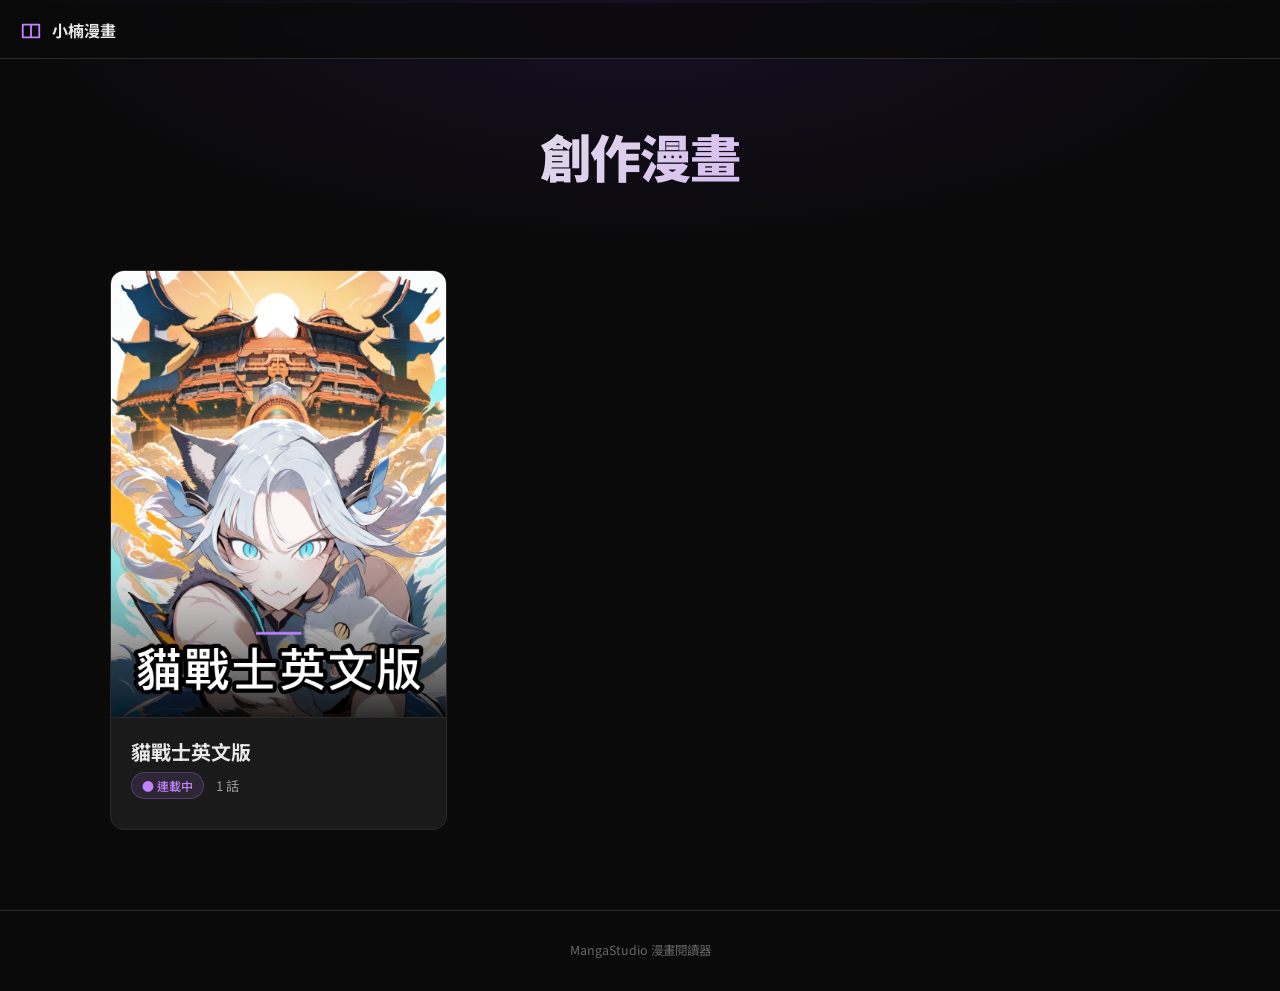
==== commit cfebdf0a: "更新漫畫網站 2026-07-07 07:30" ====
--- a/docs/index.html
+++ b/docs/index.html
@@ -31,17 +31,6 @@
       </div>
     </div>
   </a>
-
-  <a href="read/catwarrior_ep01.html" class="card card--link">
-    <img class="card__cover" src="images/covers/catwarrior.webp" alt="貓戰士 封面" loading="lazy">
-    <div class="card__body">
-      <h2 class="card__title">貓戰士</h2>
-      <div class="card__meta">
-        <span class="badge badge--ongoing">● 連載中</span>
-        <span>1 話</span>
-      </div>
-    </div>
-  </a>
 </section>
 
 <footer class="footer">MangaStudio 漫畫閱讀器</footer>
